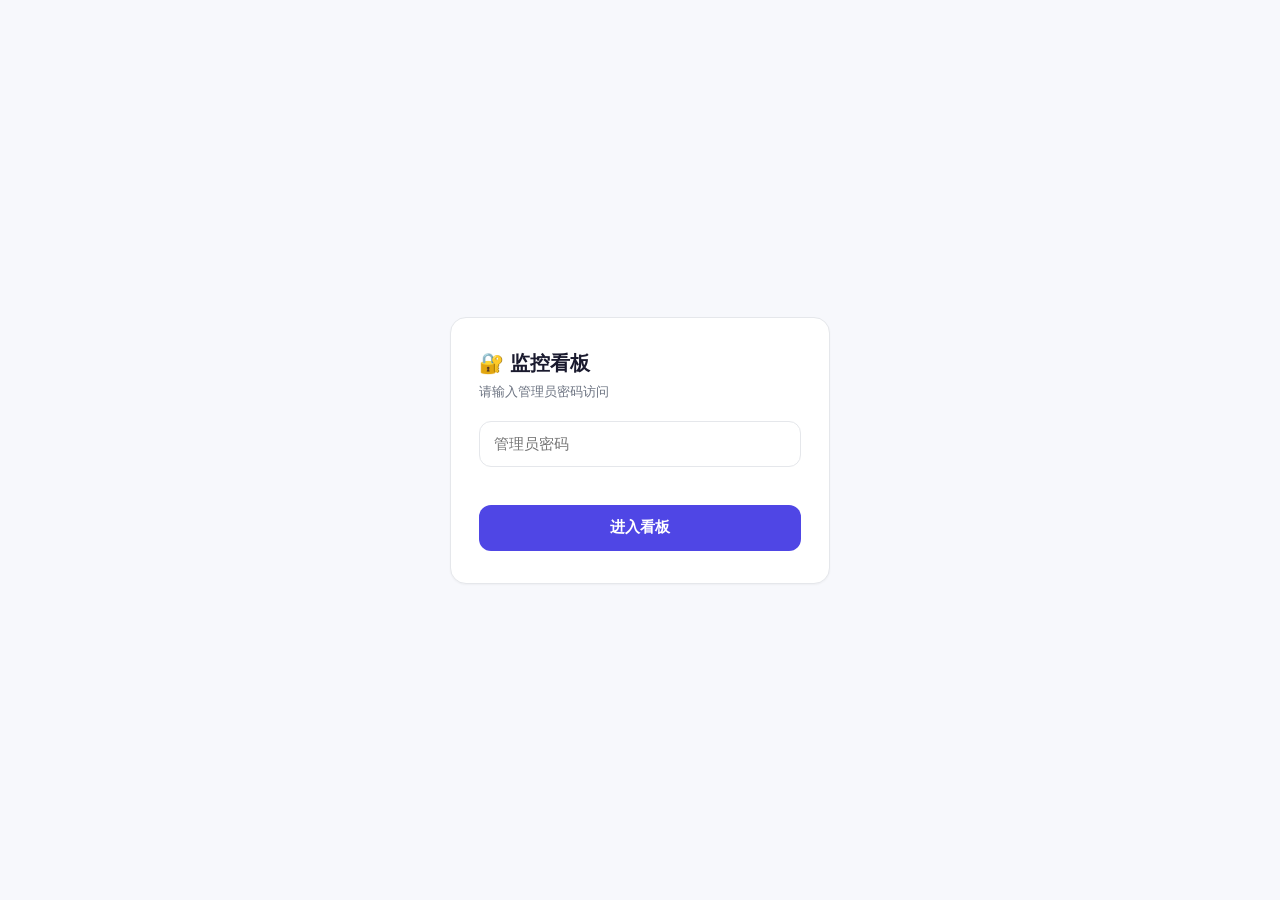
==== static/admin/dashboard.html @ 74929df7 "测试版功能 + 看板重写（原生 HTML + ECharts） - 测试版：验证码直接显示、新用户送 1.6 元、禁用充值模拟支付、测试提示框、协议/隐私政策链接 - 缓存去重修复：命中缓存不新建记录" ====
<!DOCTYPE html>
<html lang="zh-CN">
<head>
<meta charset="UTF-8" />
<meta name="viewport" content="width=device-width, initial-scale=1.0" />
<title>视频转笔记 · 监控看板</title>
<style>
:root {
  --primary: #4F46E5; --primary-100: #EEF2FF; --primary-200: #C7D2FE;
  --bg: #F7F8FC; --card: #FFFFFF; --text-1: #1A1A2E; --text-2: #374151;
  --text-3: #6B7280; --text-4: #9CA3AF; --border: #E5E7EB;
  --green: #16A34A; --amber: #D97706; --red: #DC2626; --gray: #6B7280;
  --shadow-sm: 0 1px 2px rgba(0,0,0,0.04);
}
* { box-sizing: border-box; margin: 0; padding: 0; }
body { font-family: 'Inter', -apple-system, BlinkMacSystemFont, 'PingFang SC', 'Noto Sans SC', 'Microsoft YaHei', sans-serif; background: var(--bg); color: var(--text-1); -webkit-font-smoothing: antialiased; }

/* 密码门 */
#gate { min-height: 100vh; display: flex; align-items: center; justify-content: center; padding: 24px; }
.gate-card { width: 100%; max-width: 380px; background: var(--card); border: 1px solid var(--border); border-radius: 16px; box-shadow: var(--shadow-sm); padding: 32px 28px; }
.gate-card h1 { font-size: 20px; font-weight: 700; margin-bottom: 6px; }
.gate-card p { font-size: 13px; color: var(--text-3); margin-bottom: 20px; }
.gate-card input { width: 100%; height: 46px; padding: 0 14px; border-radius: 12px; border: 1px solid var(--border); font-size: 15px; margin-bottom: 12px; outline: none; }
.gate-card input:focus { border-color: var(--primary); box-shadow: 0 0 0 3px rgba(79,70,229,0.12); }
.gate-card button { width: 100%; height: 46px; border-radius: 12px; border: none; background: var(--primary); color: #fff; font-size: 15px; font-weight: 600; cursor: pointer; }
.gate-err { color: var(--red); font-size: 13px; min-height: 18px; margin-bottom: 8px; }

/* 主布局 */
#dash { max-width: 1200px; margin: 0 auto; padding: 24px 20px 40px; }
.topbar { display: flex; align-items: center; justify-content: space-between; margin-bottom: 20px; }
.topbar .l { display: flex; align-items: center; gap: 12px; }
.topbar h1 { font-size: 20px; font-weight: 700; }
.topbar .refresh { font-size: 12px; color: var(--text-4); }
.topbar button { height: 36px; padding: 0 14px; border-radius: 10px; border: 1px solid var(--border); background: #fff; font-size: 13px; font-weight: 600; cursor: pointer; color: var(--text-2); }

/* 概览卡片 */
.cards { display: grid; grid-template-columns: repeat(auto-fill, minmax(160px, 1fr)); gap: 14px; margin-bottom: 20px; }
.card { background: var(--card); border: 1px solid var(--border); border-radius: 14px; box-shadow: var(--shadow-sm); padding: 16px 18px; }
.card .lbl { font-size: 12px; color: var(--text-4); margin-bottom: 6px; }
.card .num { font-size: 22px; font-weight: 700; }
.card .num.green { color: var(--green); }
.card .num.amber { color: var(--amber); }
.card .num.red { color: var(--red); }

/* 图表区 */
.chart-grid { display: grid; grid-template-columns: 1fr 1fr; gap: 14px; }
.chart-card { background: var(--card); border: 1px solid var(--border); border-radius: 14px; box-shadow: var(--shadow-sm); padding: 16px; }
.chart-card h3 { font-size: 15px; font-weight: 700; margin-bottom: 12px; }
.chart { width: 100%; height: 260px; }
.chart-card.full { grid-column: 1 / -1; }
.chart-card.full .chart { height: 300px; }
@media (max-width: 720px) { .chart-grid { grid-template-columns: 1fr; } }

/* 系统指标 */
.sys-grid { display: grid; grid-template-columns: repeat(auto-fill, minmax(200px, 1fr)); gap: 14px; }
.sys-item { background: var(--card); border: 1px solid var(--border); border-radius: 14px; padding: 16px 18px; }
.sys-item .lbl { font-size: 12px; color: var(--text-4); margin-bottom: 8px; }
.sys-bar { height: 8px; border-radius: 4px; background: #F3F4F6; overflow: hidden; margin-bottom: 8px; }
.sys-bar > i { display: block; height: 100%; background: var(--primary); border-radius: 4px; }
.sys-item .val { font-size: 14px; font-weight: 600; }

.section-title { font-size: 16px; font-weight: 700; margin: 24px 0 12px; }

/* 表查看器 */
.table-tabs { display: flex; gap: 8px; flex-wrap: wrap; margin-bottom: 12px; }
.table-tab { height: 36px; padding: 0 14px; border-radius: 10px; border: 1px solid var(--border); background: #fff; font-size: 13px; font-weight: 500; cursor: pointer; color: var(--text-2); font-family: inherit; }
.table-tab.active { background: var(--primary-100); border-color: var(--primary); color: var(--primary); font-weight: 600; }
.table-wrap { background: var(--card); border: 1px solid var(--border); border-radius: 14px; overflow-x: auto; }
table.data { width: 100%; border-collapse: collapse; font-size: 13px; }
table.data th, table.data td { padding: 10px 14px; text-align: left; border-bottom: 1px solid var(--border); white-space: nowrap; max-width: 320px; overflow: hidden; text-overflow: ellipsis; }
table.data th { background: #F9FAFB; font-weight: 600; color: var(--text-3); position: sticky; top: 0; }
table.data a { color: var(--primary); text-decoration: none; }
.table-empty { padding: 24px; text-align: center; color: var(--text-4); }
</style>
</head>
<body>

<!-- 密码门 -->
<div id="gate">
  <div class="gate-card">
    <h1>🔐 监控看板</h1>
    <p>请输入管理员密码访问</p>
    <input id="pwd-input" type="password" placeholder="管理员密码" />
    <div class="gate-err" id="gate-err"></div>
    <button id="gate-btn">进入看板</button>
  </div>
</div>

<!-- 看板主体 -->
<div id="dash" style="display:none">
  <div class="topbar">
    <div class="l">
      <h1>📊 视频转笔记 · 监控看板</h1>
      <span class="refresh" id="last-refresh"></span>
    </div>
    <button id="logout-btn">退出</button>
  </div>

  <div class="cards" id="cards"></div>

  <div class="chart-grid">
    <div class="chart-card full"><h3>近 7 天趋势（任务 / 消费 / 成本）</h3><div id="trend-chart" class="chart"></div></div>
    <div class="chart-card"><h3>任务状态分布</h3><div id="status-chart" class="chart"></div></div>
    <div class="chart-card"><h3>字幕命中 vs 音频转写</h3><div id="subtitle-chart" class="chart"></div></div>
    <div class="chart-card full"><h3>失败原因分布</h3><div id="fail-chart" class="chart"></div></div>
  </div>

  <div class="section-title">🖥️ 系统资源</div>
  <div class="sys-grid" id="sys-grid"></div>

  <div class="section-title">💳 充值意愿</div>
  <div class="cards" id="recharge-cards"></div>

  <div class="section-title">📋 数据库表</div>
  <div class="table-tabs" id="table-tabs"></div>
  <div class="table-wrap" id="table-container"></div>
</div>

<script src="/admin/echarts.min.js"></script>
<script src="/admin/dashboard.js"></script>
</body>
</html>
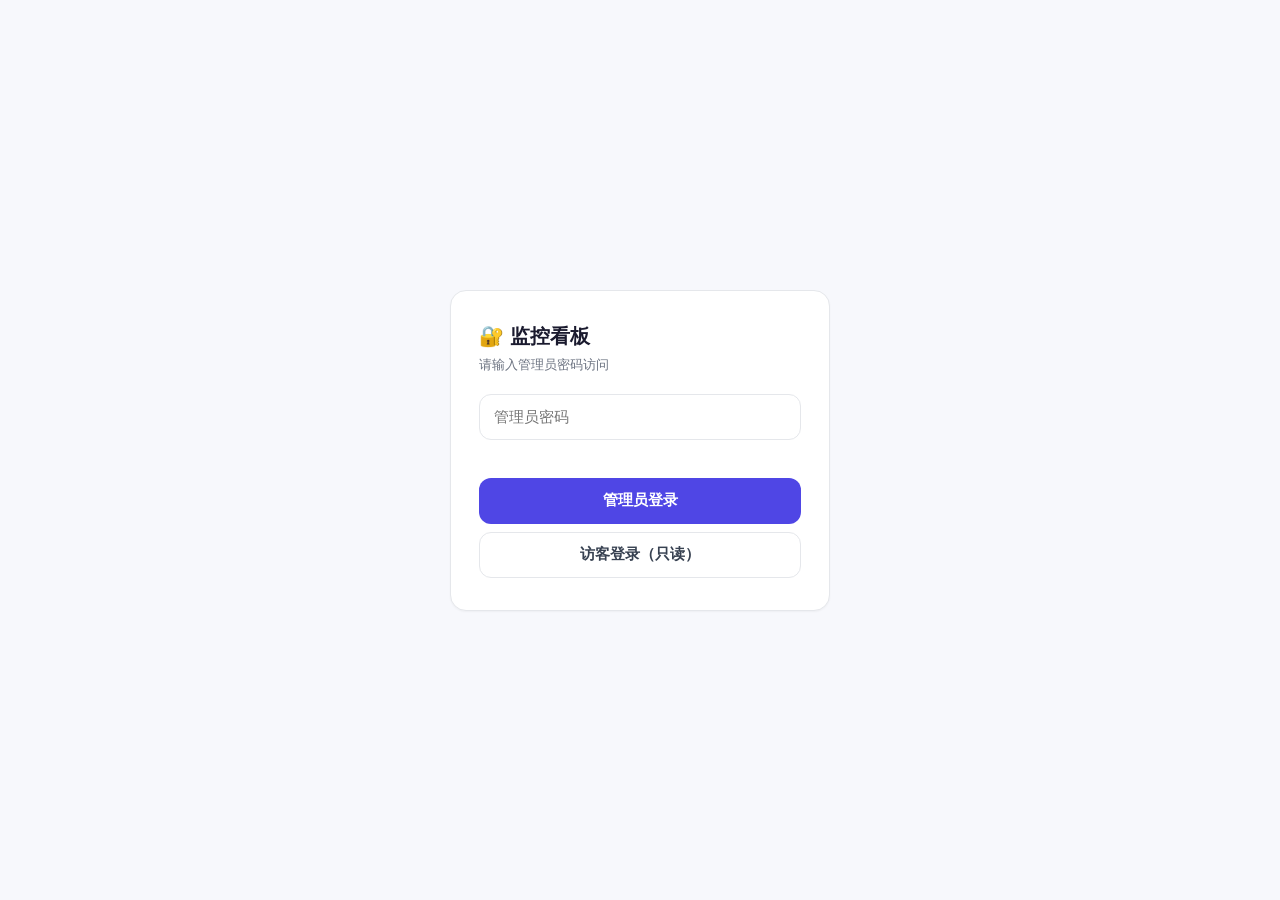
==== commit 756ca14a: "后台双角色鉴权（管理员/访客）+ 数据库表分页 + 清理无效文件 - 管理员/访客双角色：读接口开放访客，写接口仅管理员 - 数据库表分页展示（每页 20 条，上一页/下一页） - 访客一键登录按钮（" ====
--- a/static/admin/dashboard.html
+++ b/static/admin/dashboard.html
@@ -23,6 +23,7 @@
 .gate-card input { width: 100%; height: 46px; padding: 0 14px; border-radius: 12px; border: 1px solid var(--border); font-size: 15px; margin-bottom: 12px; outline: none; }
 .gate-card input:focus { border-color: var(--primary); box-shadow: 0 0 0 3px rgba(79,70,229,0.12); }
 .gate-card button { width: 100%; height: 46px; border-radius: 12px; border: none; background: var(--primary); color: #fff; font-size: 15px; font-weight: 600; cursor: pointer; }
+.gate-card .gate-viewer-btn { background: #fff; color: var(--text-2); border: 1px solid var(--border); margin-top: 8px; }
 .gate-err { color: var(--red); font-size: 13px; min-height: 18px; margin-bottom: 8px; }
 
 /* 主布局 */
@@ -32,6 +33,11 @@
 .topbar h1 { font-size: 20px; font-weight: 700; }
 .topbar .refresh { font-size: 12px; color: var(--text-4); }
 .topbar button { height: 36px; padding: 0 14px; border-radius: 10px; border: 1px solid var(--border); background: #fff; font-size: 13px; font-weight: 600; cursor: pointer; color: var(--text-2); }
+
+/* Tab 切换 */
+.dash-tabs { display: flex; gap: 8px; margin-bottom: 20px; }
+.dash-tab { height: 38px; padding: 0 18px; border-radius: 10px; border: 1px solid var(--border); background: #fff; font-size: 14px; font-weight: 600; cursor: pointer; color: var(--text-2); font-family: inherit; }
+.dash-tab.active { background: var(--primary); border-color: var(--primary); color: #fff; }
 
 /* 概览卡片 */
 .cards { display: grid; grid-template-columns: repeat(auto-fill, minmax(160px, 1fr)); gap: 14px; margin-bottom: 20px; }
@@ -71,6 +77,34 @@
 table.data th { background: #F9FAFB; font-weight: 600; color: var(--text-3); position: sticky; top: 0; }
 table.data a { color: var(--primary); text-decoration: none; }
 .table-empty { padding: 24px; text-align: center; color: var(--text-4); }
+.pager { display: flex; align-items: center; justify-content: flex-end; gap: 12px; padding: 12px 14px; font-size: 13px; color: var(--text-3); border-top: 1px solid var(--border); }
+.pager button { height: 30px; padding: 0 12px; border-radius: 8px; border: 1px solid var(--border); background: #fff; font-size: 12px; cursor: pointer; color: var(--text-2); }
+.pager button:disabled { opacity: 0.4; cursor: not-allowed; }
+
+/* 用户管理表单 */
+.admin-form { display: flex; gap: 10px; flex-wrap: wrap; align-items: center; }
+.admin-form input { height: 42px; padding: 0 12px; border-radius: 10px; border: 1px solid var(--border); font-size: 14px; outline: none; flex: 1; min-width: 150px; font-family: inherit; }
+.admin-form input:focus { border-color: var(--primary); box-shadow: 0 0 0 3px rgba(79,70,229,0.12); }
+.admin-form button { height: 42px; padding: 0 18px; border-radius: 10px; border: none; background: var(--primary); color: #fff; font-size: 14px; font-weight: 600; cursor: pointer; }
+.admin-msg { margin-top: 10px; font-size: 13px; color: var(--text-3); min-height: 18px; }
+
+/* 编辑弹窗 */
+.modal-overlay { position: fixed; inset: 0; z-index: 999; background: rgba(14,14,26,0.55); display: none; align-items: center; justify-content: center; padding: 16px; }
+.modal-overlay.show { display: flex; }
+.modal-card { width: 100%; max-width: 480px; max-height: 88vh; overflow-y: auto; background: #fff; border-radius: 16px; padding: 24px; box-shadow: 0 24px 60px -12px rgba(0,0,0,0.35); display: flex; flex-direction: column; gap: 16px; }
+.modal-head { display: flex; align-items: flex-start; justify-content: space-between; gap: 12px; }
+.modal-head h2 { font-size: 18px; font-weight: 700; }
+.close-btn { width: 32px; height: 32px; border-radius: 8px; border: none; background: #F3F4F6; color: #6B7280; font-size: 16px; cursor: pointer; }
+.field { display: flex; flex-direction: column; gap: 6px; }
+.field-label { font-size: 13px; font-weight: 500; color: #374151; }
+.input { height: 42px; padding: 0 12px; border-radius: 10px; border: 1px solid var(--border); font-size: 14px; outline: none; font-family: inherit; width: 100%; }
+.input:focus { border-color: var(--primary); box-shadow: 0 0 0 3px rgba(79,70,229,0.12); }
+.btn { height: 42px; padding: 0 18px; border-radius: 10px; border: none; font-size: 14px; font-weight: 600; cursor: pointer; font-family: inherit; }
+.btn-primary { background: var(--primary); color: #fff; }
+.btn-ghost { background: #fff; color: #374151; border: 1px solid var(--border); }
+.modal-actions { display: flex; gap: 10px; }
+.modal-actions .btn { flex: 1; }
+.table-edit-btn { height: 28px; padding: 0 10px; border-radius: 6px; border: 1px solid var(--border); background: #fff; font-size: 12px; color: var(--primary); cursor: pointer; }
 </style>
 </head>
 <body>
@@ -82,7 +116,8 @@
     <p>请输入管理员密码访问</p>
     <input id="pwd-input" type="password" placeholder="管理员密码" />
     <div class="gate-err" id="gate-err"></div>
-    <button id="gate-btn">进入看板</button>
+    <button id="gate-btn">管理员登录</button>
+    <button id="viewer-btn" class="gate-viewer-btn">访客登录（只读）</button>
   </div>
 </div>
 
@@ -96,24 +131,98 @@
     <button id="logout-btn">退出</button>
   </div>
 
-  <div class="cards" id="cards"></div>
-
-  <div class="chart-grid">
-    <div class="chart-card full"><h3>近 7 天趋势（任务 / 消费 / 成本）</h3><div id="trend-chart" class="chart"></div></div>
-    <div class="chart-card"><h3>任务状态分布</h3><div id="status-chart" class="chart"></div></div>
-    <div class="chart-card"><h3>字幕命中 vs 音频转写</h3><div id="subtitle-chart" class="chart"></div></div>
-    <div class="chart-card full"><h3>失败原因分布</h3><div id="fail-chart" class="chart"></div></div>
-  </div>
-
-  <div class="section-title">🖥️ 系统资源</div>
-  <div class="sys-grid" id="sys-grid"></div>
-
-  <div class="section-title">💳 充值意愿</div>
-  <div class="cards" id="recharge-cards"></div>
-
-  <div class="section-title">📋 数据库表</div>
-  <div class="table-tabs" id="table-tabs"></div>
-  <div class="table-wrap" id="table-container"></div>
+  <div class="dash-tabs">
+    <button class="dash-tab active" data-tab="data">📊 数据看板</button>
+    <button class="dash-tab" data-tab="admin">🛠️ 管理工具</button>
+  </div>
+
+  <div id="tab-data">
+    <div class="cards" id="cards"></div>
+
+    <div class="chart-grid">
+      <div class="chart-card full"><h3>近 7 天趋势（任务 / 消费 / 成本）</h3><div id="trend-chart" class="chart"></div></div>
+      <div class="chart-card"><h3>任务状态分布</h3><div id="status-chart" class="chart"></div></div>
+      <div class="chart-card"><h3>字幕命中 vs 音频转写</h3><div id="subtitle-chart" class="chart"></div></div>
+      <div class="chart-card full"><h3>失败原因分布</h3><div id="fail-chart" class="chart"></div></div>
+    </div>
+
+    <div class="section-title">🖥️ 系统资源</div>
+    <div class="sys-grid" id="sys-grid"></div>
+
+    <div class="section-title">💳 充值意愿</div>
+    <div class="cards" id="recharge-cards"></div>
+
+    <div class="section-title">📋 数据库表</div>
+    <div class="table-tabs" id="table-tabs"></div>
+    <div class="table-wrap" id="table-container"></div>
+  </div>
+
+  <div id="tab-admin" style="display:none">
+    <div class="section-title">👤 用户管理</div>
+    <div class="chart-card" style="margin-bottom:20px;">
+      <div class="admin-form">
+        <input id="admin-phone" placeholder="手机号" />
+        <input id="admin-delta" placeholder="调整金额（正=加，负=减）" type="number" step="0.01" />
+        <button id="admin-adjust-btn">调整余额</button>
+      </div>
+      <div class="admin-msg" id="admin-msg"></div>
+    </div>
+
+    <div class="section-title">💳 充值白名单</div>
+    <div class="chart-card" style="margin-bottom:20px;">
+      <div class="admin-form">
+        <input id="whitelist-phone" placeholder="手机号" maxlength="11" />
+        <button id="whitelist-add-btn">添加白名单</button>
+      </div>
+      <div class="admin-msg" id="whitelist-msg"></div>
+      <div id="whitelist-list" style="margin-top:12px; display:flex; flex-wrap:wrap; gap:8px;"></div>
+    </div>
+
+    <div class="section-title">🚫 充值黑名单</div>
+    <div class="chart-card" style="margin-bottom:20px;">
+      <div class="admin-form">
+        <input id="blacklist-phone" placeholder="手机号" maxlength="11" />
+        <button id="blacklist-add-btn">添加黑名单</button>
+      </div>
+      <div class="admin-msg" id="blacklist-msg"></div>
+      <div id="blacklist-list" style="margin-top:12px; display:flex; flex-wrap:wrap; gap:8px;"></div>
+    </div>
+
+    <div class="section-title">↩️ 退款</div>
+    <div class="chart-card" style="margin-bottom:20px;">
+      <div class="admin-form">
+        <input id="refund-phone" placeholder="手机号" maxlength="11" />
+        <input id="refund-order" placeholder="订单号 out_trade_no" />
+        <input id="refund-amount" placeholder="退款金额（留空=全额）" type="number" step="0.01" />
+        <button id="refund-btn">退款</button>
+      </div>
+      <div class="admin-msg" id="refund-msg"></div>
+    </div>
+
+    <div class="section-title">🍪 B站 Cookie</div>
+    <div class="chart-card" style="margin-bottom:20px;">
+      <div class="admin-form" style="align-items:flex-start;">
+        <textarea id="bili-cookie" placeholder="粘贴 B站 cookie（Netscape 格式，含 SESSDATA）" style="height:90px; padding:10px 12px; border-radius:10px; border:1px solid var(--border); font-size:13px; font-family:monospace; flex:1; min-width:300px; resize:vertical; outline:none;"></textarea>
+        <button id="bili-cookie-btn">更新 Cookie</button>
+      </div>
+      <div class="admin-msg" id="bili-cookie-msg"></div>
+    </div>
+  </div>
+</div>
+
+<!-- 编辑记录弹窗 -->
+<div id="edit-modal" class="modal-overlay">
+  <div class="modal-card">
+    <div class="modal-head">
+      <div><h2 id="edit-title"></h2></div>
+      <button class="close-btn" data-close="edit-modal">✕</button>
+    </div>
+    <div id="edit-fields"></div>
+    <div class="modal-actions">
+      <button class="btn btn-ghost" data-close="edit-modal">取消</button>
+      <button class="btn btn-primary" id="edit-save-btn">保存</button>
+    </div>
+  </div>
 </div>
 
 <script src="/admin/echarts.min.js"></script>
